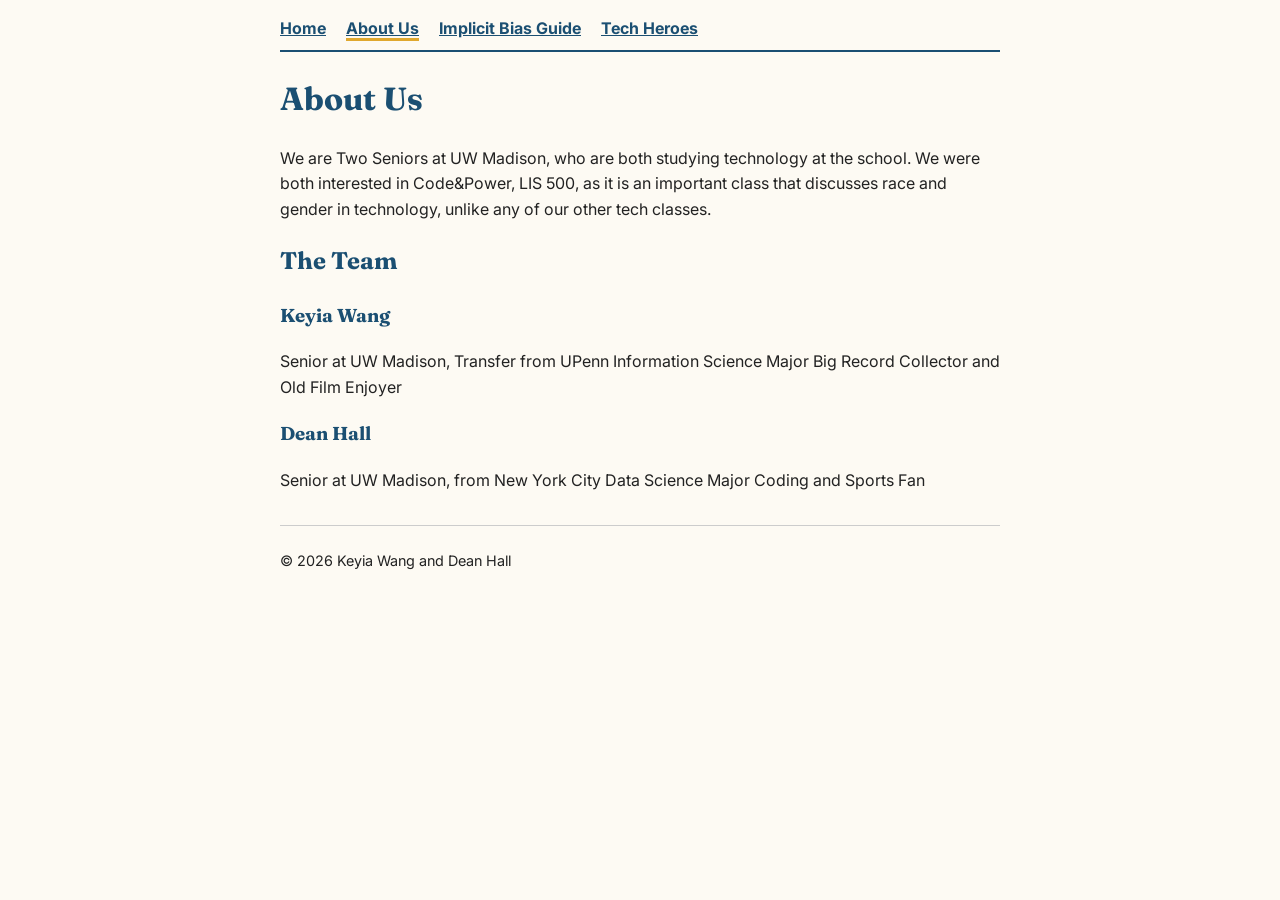
==== about.html @ 4fbad63d "Restore stylesheet link and update main tag Restored the stylesheet link in the head section and rem" ====
<!DOCTYPE html>
<html lang="en">
<head>
    <meta charset="UTF-8">
    <meta name="viewport" content="width=device-width, initial-scale=1.0">
    <title>About Us | Project 2</title>
    <link href="https://fonts.googleapis.com/css2?family=Fraunces:wght@600;700&family=Inter:wght@400;600&display=swap" rel="stylesheet">
    <link rel="stylesheet" href="stylepage.css">
    
    
    <!-- This is an about us page, which is based off of the videos that we created for our project 1.
         I tried to seperate the data into two parts. One that is a short piece about things that both of us
         have in common, and why we are taking the class. And a second part that is for each person indivually.
         I used the same head, navigation, and footer as every other page, so that it feels consistent to the other pages.
         In this page, I used h1 as the page title, and h2 +3 for the additional sections. DH
    -->

</head>

<body>
    <a class="skip-link" href="#main">Skip to main content</a>
    <nav aria-label="Main navigation">
        <a href="index.html">Home</a>
        <a href="about.html" aria-current="page">About Us</a>
        <a href="resources.html">Implicit Bias Guide</a>
        <a href="tech-heroes.html">Tech Heroes</a>
    </nav>

    <main>
        <h1>About Us</h1>

        <p>We are Two Seniors at UW Madison, who are both studying technology at the school.
            We were both interested in Code&Power, LIS 500, as it is an important class that discusses race and gender in technology, 
            unlike any of our other tech classes.</p>

        <h2>The Team</h2>

        <h3>Keyia Wang</h3>
        <p>Senior at UW Madison, Transfer from UPenn
            Information Science Major
            Big Record Collector and Old Film Enjoyer</p>

        <h3>Dean Hall</h3>
        <p>Senior at UW Madison, from New York City
            Data Science Major
            Coding and Sports Fan</p>
    </main>

    <footer>
        <p>&copy; 2026 Keyia Wang and Dean Hall</p>
    </footer>
</body>
</html>
---- stylepage.css ----
body {
    font-family: "Inter", Arial, sans-serif;
    max-width: 45rem;
    margin: 0 auto;
    padding: 1rem;
    line-height: 1.6;
    color: #222222;
    background: #fdfaf3;
}

h1, h2, h3 {
    color: #1b4f72;
    font-family: "Fraunces", Georgia, serif;
}

a {
    color: #1b4f72;
}

a:focus {
    outline: 3px solid #e0a82e;
}

nav {
    border-bottom: 2px solid #1b4f72;
    padding-bottom: 0.5rem;
    margin-bottom: 1rem;
}

nav a {
    margin-right: 1rem;
    font-weight: bold;
}

img {
    max-width: 100%;
    height: auto;
}

footer {
    border-top: 1px solid #cccccc;
    margin-top: 2rem;
    padding-top: 0.5rem;
    font-size: 0.9rem;
}
a:hover { background: #fdf0c8; color: #000000; }
   nav a:hover { border-bottom: 3px solid #e0a82e; }
   nav a[aria-current="page"] { border-bottom: 3px solid #e0a82e; }
   img { border-radius: 0.75rem; transition: transform 0.2s ease; }
   img:hover { transform: scale(1.03); }
   iframe { max-width: 100%; }

   .skip-link { position: absolute; left: 0.5rem; top: -3rem; background: #1b4f72; color: #ffffff; padding: 0.5rem 1rem; }
   .skip-link:focus { top: 0.5rem; }
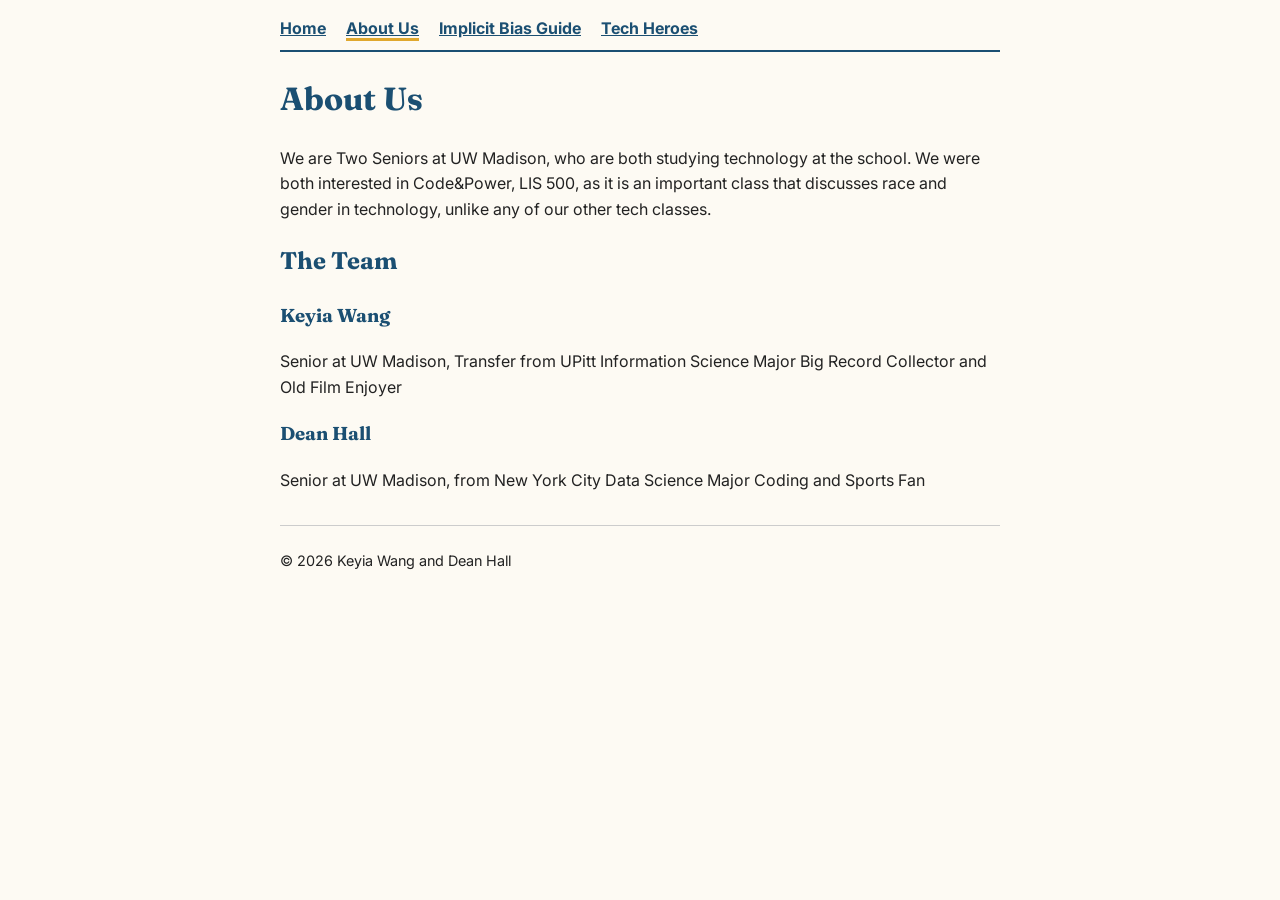
==== commit 267ff056: "Update university name for Keyia Wang" ====
--- a/about.html
+++ b/about.html
@@ -36,7 +36,7 @@
         <h2>The Team</h2>
 
         <h3>Keyia Wang</h3>
-        <p>Senior at UW Madison, Transfer from UPenn
+        <p>Senior at UW Madison, Transfer from UPitt
             Information Science Major
             Big Record Collector and Old Film Enjoyer</p>
 
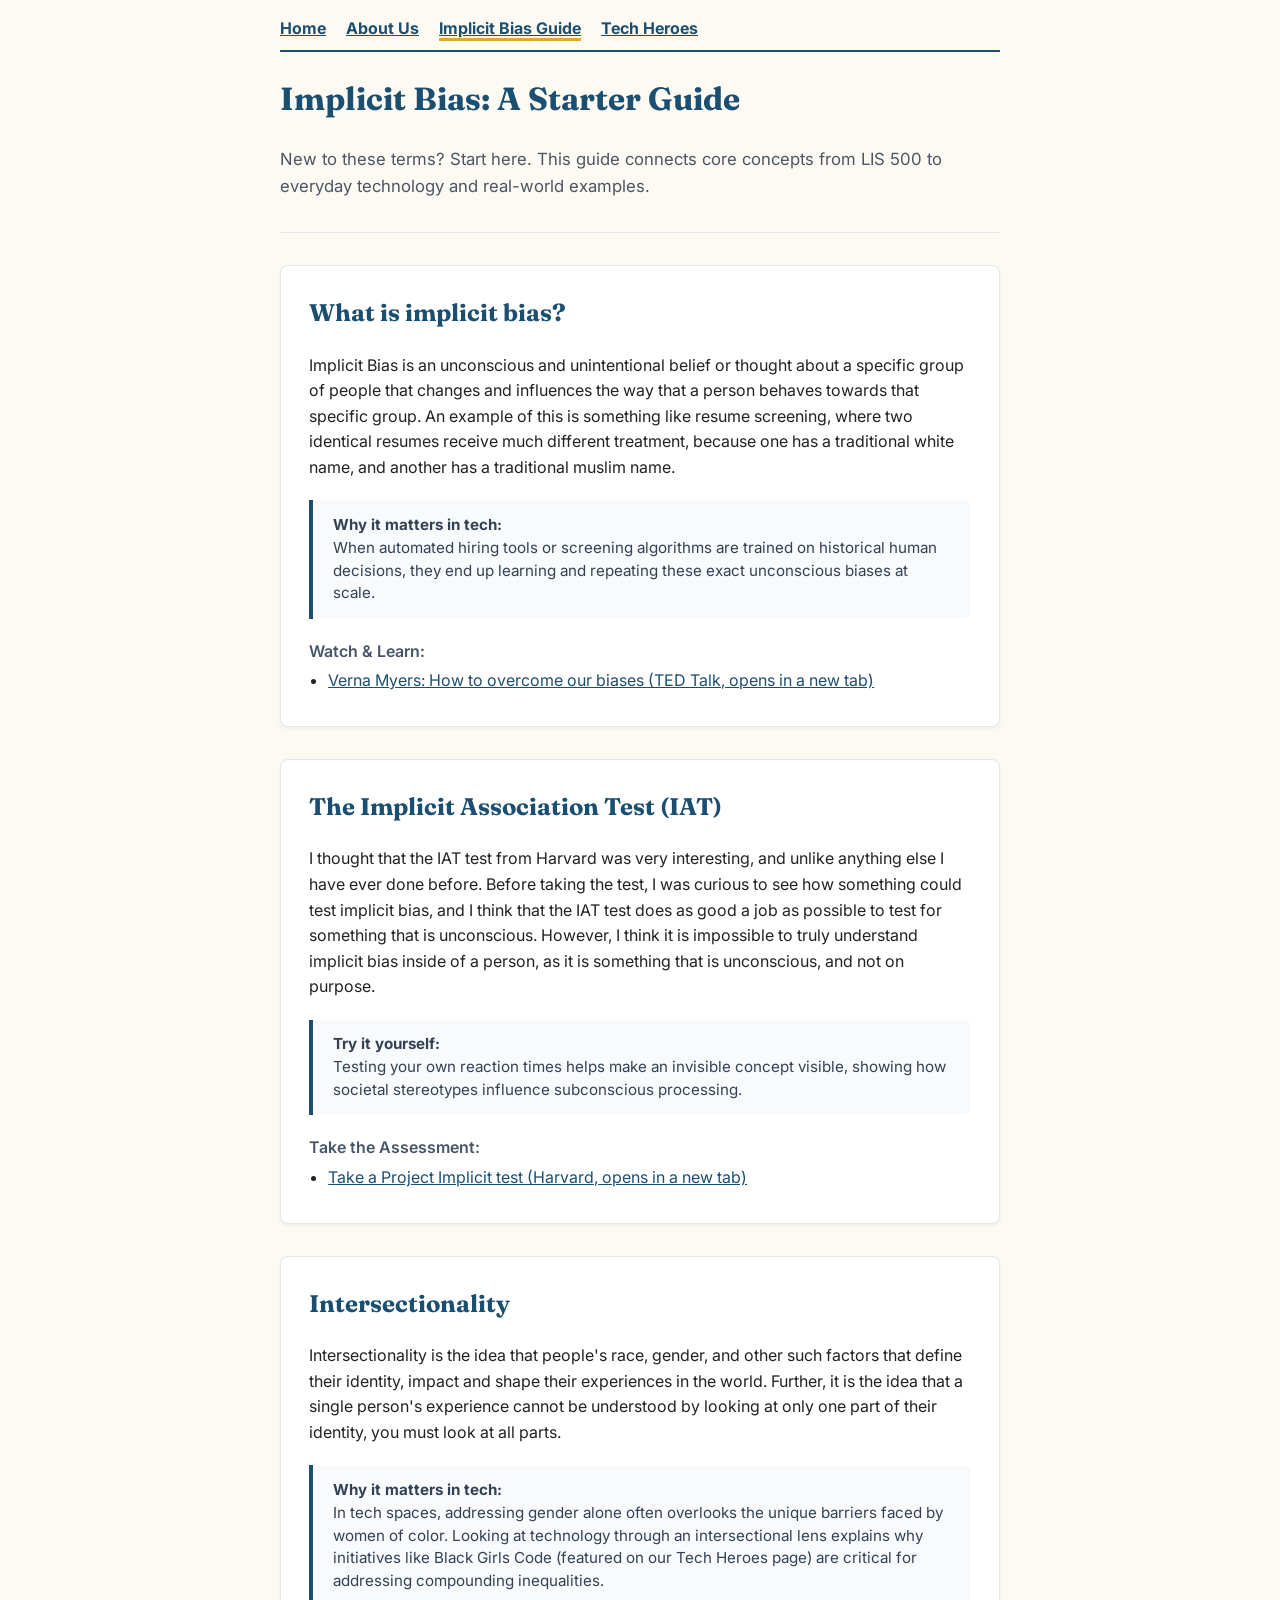
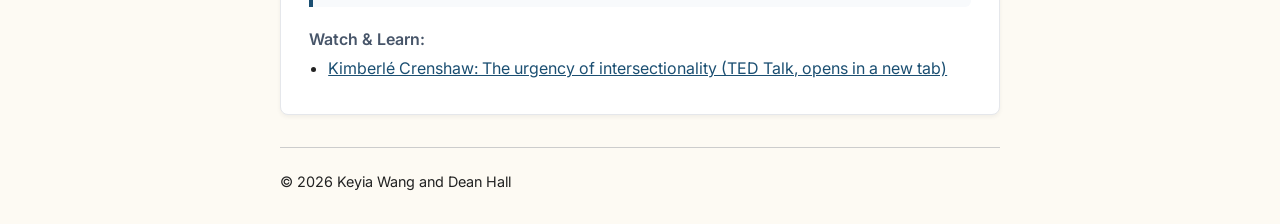
==== commit 5a8dd102: "initial iteration: Refine responsive cards accessibility, and unique resource content" ====
--- a/about.html
+++ b/about.html
@@ -3,51 +3,105 @@
 <head>
     <meta charset="UTF-8">
     <meta name="viewport" content="width=device-width, initial-scale=1.0">
-    <title>About Us | Project 2</title>
+    <title>Implicit Bias Guide | Project 2</title>
     <link href="https://fonts.googleapis.com/css2?family=Fraunces:wght@600;700&family=Inter:wght@400;600&display=swap" rel="stylesheet">
     <link rel="stylesheet" href="stylepage.css">
-    
-    
-    <!-- This is an about us page, which is based off of the videos that we created for our project 1.
-         I tried to seperate the data into two parts. One that is a short piece about things that both of us
-         have in common, and why we are taking the class. And a second part that is for each person indivually.
-         I used the same head, navigation, and footer as every other page, so that it feels consistent to the other pages.
-         In this page, I used h1 as the page title, and h2 +3 for the additional sections. DH
+
+    <!-- This page is our implicit bias page, written for first year college students, who are seeing these terms for the very first time.
+         Each of the three topics on this page get an H2 heading, and a short explanation, as well as a link towards a video that helps understand
+         the idea being defined. All external links open a new tab, and I wrote inside the link that this would happen, so it is not a suprise to the viewer.
+         The styling for this page comes from stylepage.css only.  DH
     -->
 
+    <!-- I reorganized the resources into structured cards with real tech context and reflection questions,
+         so the page offers genuine value instead of just repeating textbook definitions. KW -->
 </head>
 
 <body>
     <a class="skip-link" href="#main">Skip to main content</a>
     <nav aria-label="Main navigation">
         <a href="index.html">Home</a>
-        <a href="about.html" aria-current="page">About Us</a>
-        <a href="resources.html">Implicit Bias Guide</a>
+        <a href="about.html">About Us</a>
+        <a href="resources.html" aria-current="page">Implicit Bias Guide</a>
         <a href="tech-heroes.html">Tech Heroes</a>
     </nav>
 
-    <main>
-        <h1>About Us</h1>
+<!--The link did not work at first because the page was missing an element with the ID `main`. After adding it, keyboard users can now move directly to the main section. KW -->
+    <main id="main">
+        <header class="resource-hero">
+            <h1>Implicit Bias: A Starter Guide</h1>
+            <p class="guide-intro">New to these terms? Start here. This guide connects core concepts from LIS 500 to everyday technology and real-world examples.</p>
+        </header>
 
-        <p>We are Two Seniors at UW Madison, who are both studying technology at the school.
-            We were both interested in Code&Power, LIS 500, as it is an important class that discusses race and gender in technology, 
-            unlike any of our other tech classes.</p>
+        <!-- I wrapped each topic into its own card with discussion prompts to make the guide interactive and useful. KW -->
+        <div class="resource-container">
 
-        <h2>The Team</h2>
+            <!-- TOPIC 1: Implicit Bias -->
+            <article class="resource-card">
+                <h2>What is implicit bias?</h2>
+                <p>Implicit Bias is an unconscious and unintentional belief or thought about a specific group of people that
+                   changes and influences the way that a person behaves towards that specific group. An example of this is something like
+                   resume screening, where two identical resumes receive much different treatment, because one has a traditional white name, and
+                   another has a traditional muslim name.</p>
 
-        <h3>Keyia Wang</h3>
-        <p>Senior at UW Madison, Transfer from UPitt
-            Information Science Major
-            Big Record Collector and Old Film Enjoyer</p>
+                <div class="resource-takeaway">
+                    <p class="takeaway-title">Why it matters in tech:</p>
+                    <p>When automated hiring tools or screening algorithms are trained on historical human decisions, they end up learning and repeating these exact unconscious biases at scale.</p>
+                </div>
 
-        <h3>Dean Hall</h3>
-        <p>Senior at UW Madison, from New York City
-            Data Science Major
-            Coding and Sports Fan</p>
+                <div class="resource-links">
+                    <p class="links-title">Watch &amp; Learn:</p>
+                    <ul>
+                        <li><a href="https://www.ted.com/talks/verna_myers_how_to_overcome_our_biases_walk_boldly_toward_them" target="_blank" rel="noopener noreferrer">Verna Myers: How to overcome our biases (TED Talk, opens in a new tab)</a></li>
+                    </ul>
+                </div>
+            </article>
+
+            <!-- TOPIC 2: IAT Test -->
+            <article class="resource-card">
+                <h2>The Implicit Association Test (IAT)</h2>
+                <p>I thought that the IAT test from Harvard was very interesting, and unlike anything else I have ever done before. Before taking the
+                    test, I was curious to see how something could test implicit bias, and I think that the IAT test does as good a job as possible to
+                    test for something that is unconscious. However, I think it is impossible to truly understand implicit bias inside of a person, as it is something
+                    that is unconscious, and not on purpose.</p>
+
+                <div class="resource-takeaway">
+                    <p class="takeaway-title">Try it yourself:</p>
+                    <p>Testing your own reaction times helps make an invisible concept visible, showing how societal stereotypes influence subconscious processing.</p>
+                </div>
+
+                <div class="resource-links">
+                    <p class="links-title">Take the Assessment:</p>
+                    <ul>
+                        <li><a href="https://implicit.harvard.edu/implicit/takeatest.html" target="_blank" rel="noopener noreferrer">Take a Project Implicit test (Harvard, opens in a new tab)</a></li>
+                    </ul>
+                </div>
+            </article>
+
+            <!-- TOPIC 3: Intersectionality -->
+            <article class="resource-card">
+                <h2>Intersectionality</h2>
+                <p>Intersectionality is the idea that people's race, gender, and other such factors that define their identity, impact and shape their experiences in the world. Further, it is the idea that a single person's experience cannot be understood by looking at only one part of their identity, you must look at all parts.</p>
+
+                <!-- Connecting intersectionality directly to technology so it provides unique value beyond general definitions KW -->
+                <div class="resource-takeaway">
+                    <p class="takeaway-title">Why it matters in tech:</p>
+                    <p>In tech spaces, addressing gender alone often overlooks the unique barriers faced by women of color. Looking at technology through an intersectional lens explains why initiatives like Black Girls Code (featured on our Tech Heroes page) are critical for addressing compounding inequalities.</p>
+                </div>
+
+                <div class="resource-links">
+                    <p class="links-title">Watch &amp; Learn:</p>
+                    <ul>
+                        <li><a href="https://www.ted.com/talks/kimberle_crenshaw_the_urgency_of_intersectionality" target="_blank" rel="noopener noreferrer">Kimberlé Crenshaw: The urgency of intersectionality (TED Talk, opens in a new tab)</a></li>
+                    </ul>
+                </div>
+            </article>
+
+        </div>
     </main>
 
     <footer>
         <p>&copy; 2026 Keyia Wang and Dean Hall</p>
     </footer>
 </body>
-</html>
+</html>
--- a/stylepage.css
+++ b/stylepage.css
@@ -37,12 +37,14 @@
     height: auto;
 }
 
+/* The thin light gray line at the bottom of the page serves as a separator between the footer and the rest of the content. There is also a bit of extra space above the footer line. The text in the footer is displayed in a smaller font size than the rest of the content, since the copyright information is less important than the content above it. The page now looks more organized. KW */
 footer {
     border-top: 1px solid #cccccc;
     margin-top: 2rem;
     padding-top: 0.5rem;
     font-size: 0.9rem;
 }
+/* In hovering over a link, the background of the text changes to a light yellow color, and the text itself turns black. This highlights the link further so it’s more noticeable and clearly indicates that it can be clicked. It also serves a purpose by enabling users to know where on the page they are clicking. KW */
 a:hover { background: #fdf0c8; color: #000000; }
    nav a:hover { border-bottom: 3px solid #e0a82e; }
    nav a[aria-current="page"] { border-bottom: 3px solid #e0a82e; }
@@ -50,5 +52,263 @@
    img:hover { transform: scale(1.03); }
    iframe { max-width: 100%; }
 
-   .skip-link { position: absolute; left: 0.5rem; top: -3rem; background: #1b4f72; color: #ffffff; padding: 0.5rem 1rem; }
+  /* The skip link is hidden off-screen and appears when someone presses Tab, so keyboard users can skip the navigation and go directly to the main content. KW */
+.skip-link { position: absolute; left: 0.5rem; top: -3rem; background: #1b4f72; color: #ffffff; padding: 0.5rem 1rem; }
    .skip-link:focus { top: 0.5rem; }
+
+ /* Styled the team section into responsive cards instead of plain text blocks.
+   Added a simple 2-column grid and subtle shadow/hover effects.
+   Kept all of our original bio text intact. KW */
+
+.team-grid {
+    display: grid;
+    grid-template-columns: repeat(auto-fit, minmax(280px, 1fr));
+    gap: 1.5rem;
+    margin-top: 1.5rem;
+}
+
+.profile-card {
+    background: #ffffff;
+    border: 1px solid #e5e7eb;
+    border-radius: 8px;
+    padding: 1.5rem;
+    box-shadow: 0 2px 4px rgba(0, 0, 0, 0.05);
+    transition: transform 0.2s ease, box-shadow 0.2s ease;
+}
+
+.profile-card:hover {
+    transform: translateY(-3px);
+    box-shadow: 0 6px 12px rgba(0, 0, 0, 0.08);
+}
+
+.profile-header {
+    display: flex;
+    align-items: center;
+    gap: 0.85rem;
+    margin-bottom: 1rem;
+}
+
+.profile-header h3 {
+    margin: 0;
+    font-size: 1.3rem;
+}
+
+/* Initials badges for our profile headers */
+.avatar {
+    width: 44px;
+    height: 44px;
+    border-radius: 50%;
+    display: flex;
+    align-items: center;
+    justify-content: center;
+    font-family: 'Fraunces', serif;
+    font-weight: 700;
+    font-size: 1rem;
+    color: #ffffff;
+}
+
+.avatar-kw {
+    background-color: #1b4f72;
+}
+
+.avatar-dh {
+    background-color: #2e7d32;
+}
+
+.bio-text {
+    line-height: 1.6;
+    color: #374151;
+    margin: 0;
+}
+
+/* I added these styles for the home page header and cards so they fit the new grid. KW */
+.home-hero {
+    margin-bottom: 2rem;
+    padding-bottom: 1rem;
+    border-bottom: 1px solid #e5e7eb;
+}
+
+.welcome-text {
+    font-size: 1.1rem;
+    color: #4b5563;
+    line-height: 1.6;
+}
+
+.home-member-card {
+    padding: 1.25rem;
+}
+
+.home-member-card .profile-header {
+    margin-bottom: 0;
+}
+
+/* I made the card links block elements and removed default underline so the cards look clean and clickable. KW */
+.card-link {
+    text-decoration: none;
+    color: inherit;
+    display: block;
+}
+
+.card-link:focus-visible {
+    outline: 2px solid #1b4f72;
+    border-radius: 8px;
+}
+
+
+/* I styled the resource guide into distinct topic cards with highlight boxes for takeaways. KW */
+.resource-hero {
+    margin-bottom: 2rem;
+    padding-bottom: 1rem;
+    border-bottom: 1px solid #e5e7eb;
+}
+
+.guide-intro {
+    font-size: 1.05rem;
+    color: #4b5563;
+    line-height: 1.6;
+}
+
+.resource-container {
+    display: flex;
+    flex-direction: column;
+    gap: 2rem;
+}
+
+.resource-card {
+    background: #ffffff;
+    border: 1px solid #e5e7eb;
+    border-radius: 8px;
+    padding: 1.75rem;
+    box-shadow: 0 2px 4px rgba(0, 0, 0, 0.05);
+}
+
+.resource-card h2 {
+    margin-top: 0;
+    color: #1b4f72;
+}
+
+.resource-takeaway {
+    background: #f8fafc;
+    border-left: 4px solid #1b4f72;
+    padding: 0.85rem 1.25rem;
+    margin: 1.25rem 0;
+    border-radius: 0 6px 6px 0;
+}
+
+.takeaway-title {
+    font-weight: 700;
+    color: #0f172a;
+    margin-bottom: 0.25rem;
+}
+
+.resource-takeaway p {
+    margin: 0;
+    font-size: 0.95rem;
+    color: #334155;
+    line-height: 1.5;
+}
+
+.resource-links {
+    margin-top: 1rem;
+}
+
+.links-title {
+    font-weight: 600;
+    color: #475569;
+    margin-bottom: 0.25rem;
+}
+
+.resource-links ul {
+    margin: 0.25rem 0 0 1.2rem;
+    padding: 0;
+}
+
+.resource-links li {
+    margin-bottom: 0.25rem;
+}
+
+
+/* I styled the Tech Heroes page so the photo and bio sit side-by-side on desktop screens.
+   Also added rounded corners and subtle shadow to the hero card and image. KW */
+
+.hero-page-header {
+    margin-bottom: 2rem;
+    padding-bottom: 1rem;
+    border-bottom: 1px solid #e5e7eb;
+}
+
+.hero-feature-card {
+    background: #ffffff;
+    border: 1px solid #e5e7eb;
+    border-radius: 8px;
+    padding: 2rem;
+    box-shadow: 0 2px 4px rgba(0, 0, 0, 0.05);
+}
+
+.hero-feature-card h2 {
+    margin-top: 0;
+    color: #1b4f72;
+    font-size: 1.6rem;
+}
+
+.hero-content-wrapper {
+    display: flex;
+    flex-wrap: wrap;
+    gap: 2rem;
+    align-items: flex-start;
+    margin-top: 1.25rem;
+}
+
+.hero-figure {
+    margin: 0;
+    flex: 0 0 auto;
+    max-width: 100%;
+}
+
+.hero-image {
+    display: block;
+    border-radius: 8px;
+    box-shadow: 0 4px 6px rgba(0, 0, 0, 0.08);
+    max-width: 100%;
+    height: auto;
+}
+
+.hero-figure figcaption {
+    font-size: 0.85rem;
+    color: #6b7280;
+    margin-top: 0.5rem;
+    font-style: italic;
+}
+
+.hero-bio-text {
+    flex: 1 1 320px;
+}
+
+.hero-bio-text p {
+    margin: 0;
+    line-height: 1.7;
+    color: #374151;
+    font-size: 1rem;
+}
+
+.hero-links-box {
+    margin-top: 2rem;
+    padding-top: 1.5rem;
+    border-top: 1px solid #e5e7eb;
+}
+
+.hero-links-box h3 {
+    margin: 0 0 0.75rem 0;
+    font-size: 1.15rem;
+    color: #1f2937;
+}
+
+.hero-links-list {
+    margin: 0;
+    padding-left: 1.25rem;
+    line-height: 1.6;
+}
+
+.hero-links-list li {
+    margin-bottom: 0.4rem;
+}
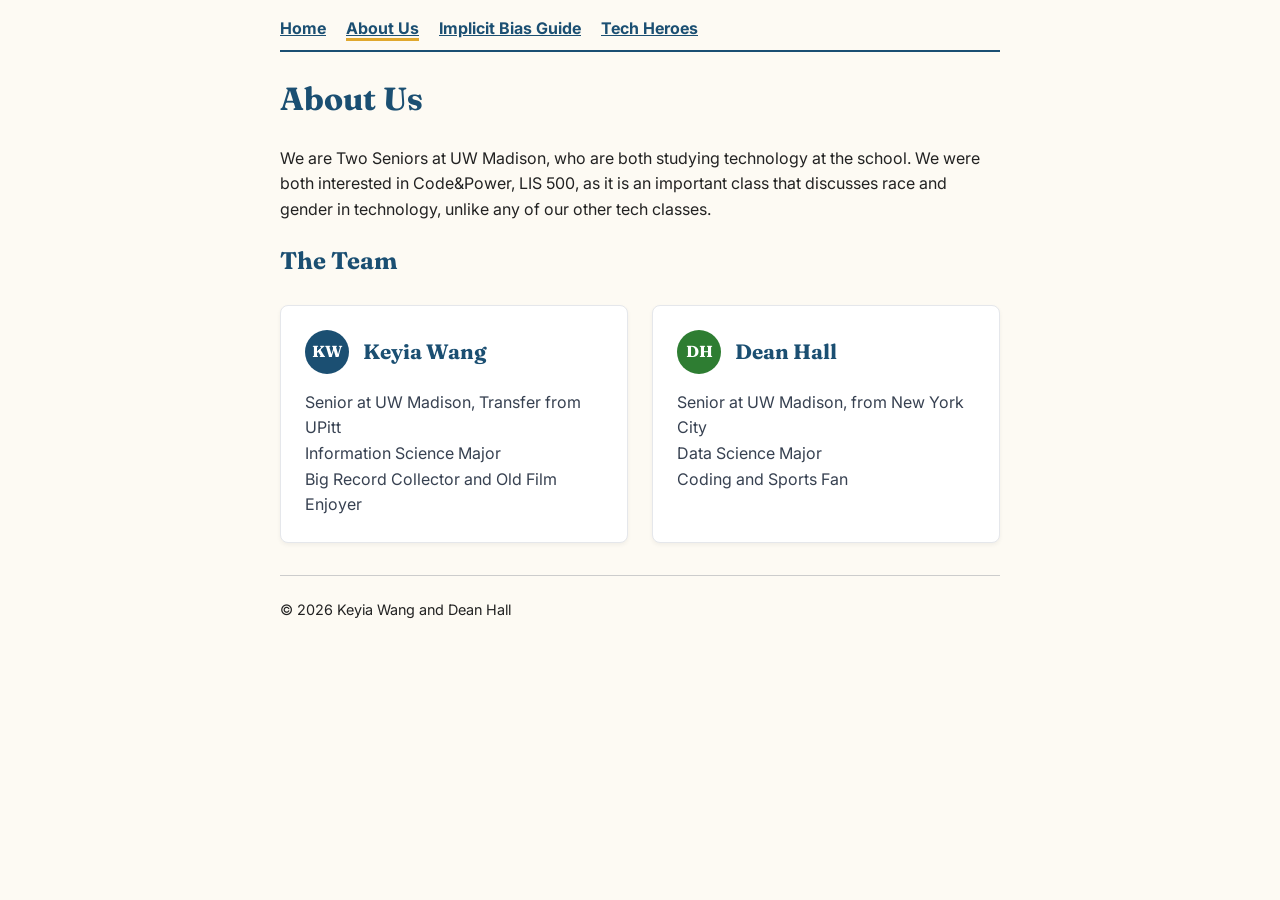
==== commit 2b181256: "the comment in page aboutus" ====
--- a/about.html
+++ b/about.html
@@ -3,100 +3,68 @@
 <head>
     <meta charset="UTF-8">
     <meta name="viewport" content="width=device-width, initial-scale=1.0">
-    <title>Implicit Bias Guide | Project 2</title>
+    <title>About Us | Project 2</title>
     <link href="https://fonts.googleapis.com/css2?family=Fraunces:wght@600;700&family=Inter:wght@400;600&display=swap" rel="stylesheet">
     <link rel="stylesheet" href="stylepage.css">
 
-    <!-- This page is our implicit bias page, written for first year college students, who are seeing these terms for the very first time.
-         Each of the three topics on this page get an H2 heading, and a short explanation, as well as a link towards a video that helps understand
-         the idea being defined. All external links open a new tab, and I wrote inside the link that this would happen, so it is not a suprise to the viewer.
-         The styling for this page comes from stylepage.css only.  DH
+    <!-- This is an about us page, which is based off of the videos that we created for our project 1.
+         I tried to seperate the data into two parts. One that is a short piece about things that both of us
+         have in common, and why we are taking the class. And a second part that is for each person indivually.
+         I used the same head, navigation, and footer as every other page, so that it feels consistent to the other pages.
+         In this page, I used h1 as the page title, and h2 +3 for the additional sections. DH
     -->
 
-    <!-- I reorganized the resources into structured cards with real tech context and reflection questions,
-         so the page offers genuine value instead of just repeating textbook definitions. KW -->
+    <!-- I updated this about us page to make our profiles look more organized for the final submission.
+         I kept the two parts that Dean set up, including the shared paragraph about our class and each of our original bios.
+         Instead of plain text blocks, I wrapped our bios into a two-column responsive card grid with avatar initials.
+         I kept the same head, navigation, and footer so it stays consistent with the rest of the site.
+         In this page, I kept h1 as the title, and used h2 and h3 along with article tags for the team cards. KW
+    -->
 </head>
 
 <body>
     <a class="skip-link" href="#main">Skip to main content</a>
     <nav aria-label="Main navigation">
         <a href="index.html">Home</a>
-        <a href="about.html">About Us</a>
-        <a href="resources.html" aria-current="page">Implicit Bias Guide</a>
+        <a href="about.html" aria-current="page">About Us</a>
+        <a href="resources.html">Implicit Bias Guide</a>
         <a href="tech-heroes.html">Tech Heroes</a>
     </nav>
 
-<!--The link did not work at first because the page was missing an element with the ID `main`. After adding it, keyboard users can now move directly to the main section. KW -->
+<!-- The skip link wasn’t working before because there was no `main` ID. I added it, and now keyboard users can skip straight to the main content. KW -->
     <main id="main">
-        <header class="resource-hero">
-            <h1>Implicit Bias: A Starter Guide</h1>
-            <p class="guide-intro">New to these terms? Start here. This guide connects core concepts from LIS 500 to everyday technology and real-world examples.</p>
-        </header>
+        <h1>About Us</h1>
 
-        <!-- I wrapped each topic into its own card with discussion prompts to make the guide interactive and useful. KW -->
-        <div class="resource-container">
+        <p>We are Two Seniors at UW Madison, who are both studying technology at the school.
+            We were both interested in Code&amp;Power, LIS 500, as it is an important class that discusses race and gender in technology, 
+            unlike any of our other tech classes.</p>
 
-            <!-- TOPIC 1: Implicit Bias -->
-            <article class="resource-card">
-                <h2>What is implicit bias?</h2>
-                <p>Implicit Bias is an unconscious and unintentional belief or thought about a specific group of people that
-                   changes and influences the way that a person behaves towards that specific group. An example of this is something like
-                   resume screening, where two identical resumes receive much different treatment, because one has a traditional white name, and
-                   another has a traditional muslim name.</p>
+        <h2>The Team</h2>
 
-                <div class="resource-takeaway">
-                    <p class="takeaway-title">Why it matters in tech:</p>
-                    <p>When automated hiring tools or screening algorithms are trained on historical human decisions, they end up learning and repeating these exact unconscious biases at scale.</p>
+        <div class="team-grid">
+            <article class="profile-card">
+                <div class="profile-header">
+                    <div class="avatar avatar-kw" aria-hidden="true">KW</div>
+                    <h3>Keyia Wang</h3>
                 </div>
-
-                <div class="resource-links">
-                    <p class="links-title">Watch &amp; Learn:</p>
-                    <ul>
-                        <li><a href="https://www.ted.com/talks/verna_myers_how_to_overcome_our_biases_walk_boldly_toward_them" target="_blank" rel="noopener noreferrer">Verna Myers: How to overcome our biases (TED Talk, opens in a new tab)</a></li>
-                    </ul>
-                </div>
+                <p class="bio-text">
+                    Senior at UW Madison, Transfer from UPitt<br>
+                    Information Science Major<br>
+                    Big Record Collector and Old Film Enjoyer
+                </p>
             </article>
 
-            <!-- TOPIC 2: IAT Test -->
-            <article class="resource-card">
-                <h2>The Implicit Association Test (IAT)</h2>
-                <p>I thought that the IAT test from Harvard was very interesting, and unlike anything else I have ever done before. Before taking the
-                    test, I was curious to see how something could test implicit bias, and I think that the IAT test does as good a job as possible to
-                    test for something that is unconscious. However, I think it is impossible to truly understand implicit bias inside of a person, as it is something
-                    that is unconscious, and not on purpose.</p>
-
-                <div class="resource-takeaway">
-                    <p class="takeaway-title">Try it yourself:</p>
-                    <p>Testing your own reaction times helps make an invisible concept visible, showing how societal stereotypes influence subconscious processing.</p>
+            <article class="profile-card">
+                <div class="profile-header">
+                    <div class="avatar avatar-dh" aria-hidden="true">DH</div>
+                    <h3>Dean Hall</h3>
                 </div>
-
-                <div class="resource-links">
-                    <p class="links-title">Take the Assessment:</p>
-                    <ul>
-                        <li><a href="https://implicit.harvard.edu/implicit/takeatest.html" target="_blank" rel="noopener noreferrer">Take a Project Implicit test (Harvard, opens in a new tab)</a></li>
-                    </ul>
-                </div>
+                <p class="bio-text">
+                    Senior at UW Madison, from New York City<br>
+                    Data Science Major<br>
+                    Coding and Sports Fan
+                </p>
             </article>
-
-            <!-- TOPIC 3: Intersectionality -->
-            <article class="resource-card">
-                <h2>Intersectionality</h2>
-                <p>Intersectionality is the idea that people's race, gender, and other such factors that define their identity, impact and shape their experiences in the world. Further, it is the idea that a single person's experience cannot be understood by looking at only one part of their identity, you must look at all parts.</p>
-
-                <!-- Connecting intersectionality directly to technology so it provides unique value beyond general definitions KW -->
-                <div class="resource-takeaway">
-                    <p class="takeaway-title">Why it matters in tech:</p>
-                    <p>In tech spaces, addressing gender alone often overlooks the unique barriers faced by women of color. Looking at technology through an intersectional lens explains why initiatives like Black Girls Code (featured on our Tech Heroes page) are critical for addressing compounding inequalities.</p>
-                </div>
-
-                <div class="resource-links">
-                    <p class="links-title">Watch &amp; Learn:</p>
-                    <ul>
-                        <li><a href="https://www.ted.com/talks/kimberle_crenshaw_the_urgency_of_intersectionality" target="_blank" rel="noopener noreferrer">Kimberlé Crenshaw: The urgency of intersectionality (TED Talk, opens in a new tab)</a></li>
-                    </ul>
-                </div>
-            </article>
-
         </div>
     </main>
 
@@ -104,4 +72,4 @@
         <p>&copy; 2026 Keyia Wang and Dean Hall</p>
     </footer>
 </body>
-</html>+</html>
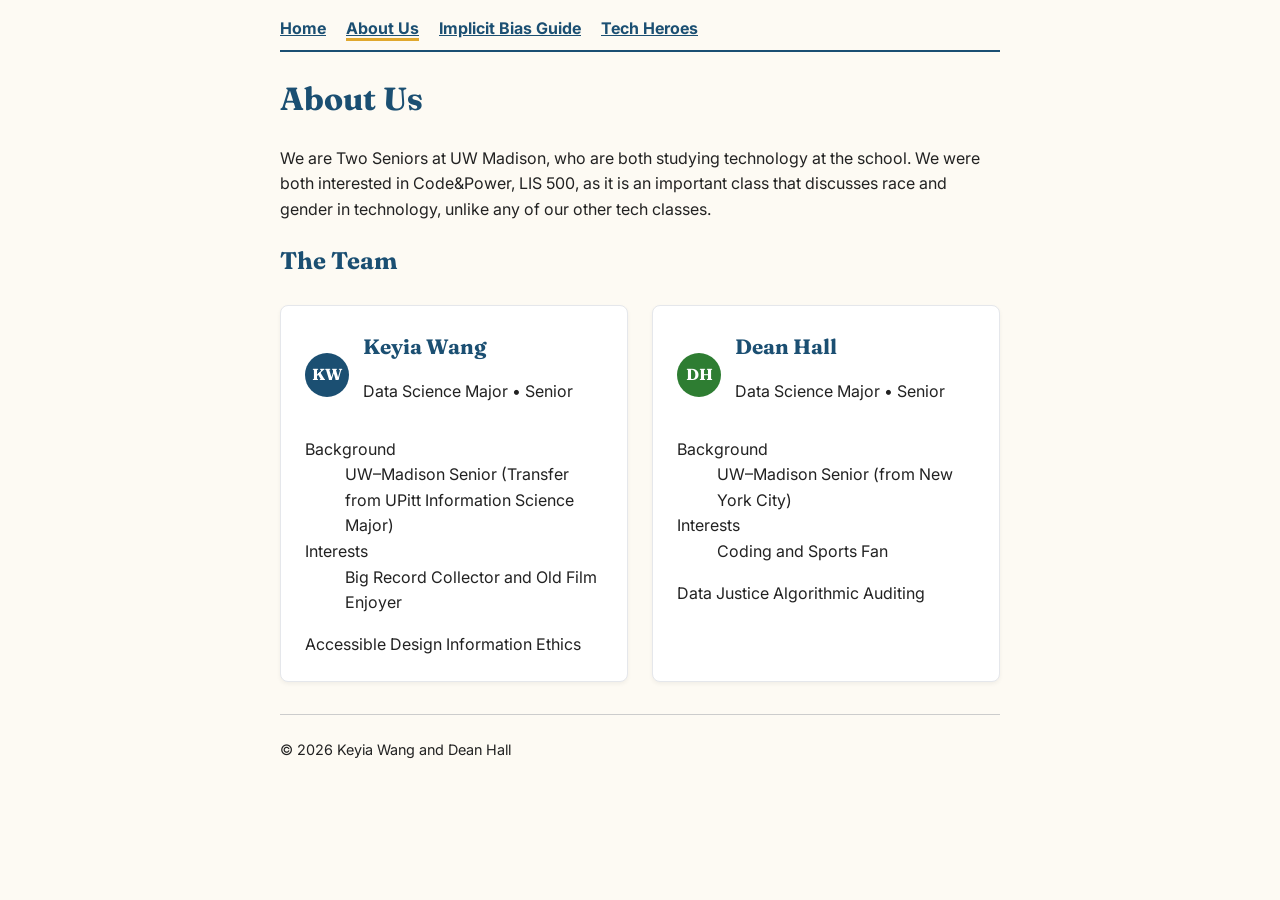
==== commit 2a287616: "detaails in page aboutus" ====
--- a/about.html
+++ b/about.html
@@ -42,30 +42,48 @@
         <h2>The Team</h2>
 
         <div class="team-grid">
-            <article class="profile-card">
-                <div class="profile-header">
-                    <div class="avatar avatar-kw" aria-hidden="true">KW</div>
-                    <h3>Keyia Wang</h3>
-                </div>
-                <p class="bio-text">
-                    Senior at UW Madison, Transfer from UPitt<br>
-                    Information Science Major<br>
-                    Big Record Collector and Old Film Enjoyer
-                </p>
-            </article>
+            <!--This is Keyia Wang's Profile Card (KW) -->
+                <article class="profile-card" aria-labelledby="member-kw">
+                    <div class="profile-header">
+                        <div class="avatar avatar-kw" aria-hidden="true">KW</div>
+                        <div>
+                            <h3 id="member-kw">Keyia Wang</h3>
+                            <p class="member-role">Data Science Major &bull; Senior</p>
+                        </div>
+                    </div>
+                    <dl class="profile-meta">
+                        <dt>Background</dt>
+                        <dd>UW&ndash;Madison Senior (Transfer from UPitt Information Science Major)</dd>
+                        <dt>Interests</dt>
+                        <dd>Big Record Collector and Old Film Enjoyer</dd>
+                    </dl>
+                    <div class="badge-group" aria-label="Keyia's focal areas">
+                        <span class="badge">Accessible Design</span>
+                        <span class="badge">Information Ethics</span>
+                    </div>
+                </article>
 
-            <article class="profile-card">
-                <div class="profile-header">
-                    <div class="avatar avatar-dh" aria-hidden="true">DH</div>
-                    <h3>Dean Hall</h3>
-                </div>
-                <p class="bio-text">
-                    Senior at UW Madison, from New York City<br>
-                    Data Science Major<br>
-                    Coding and Sports Fan
-                </p>
-            </article>
-        </div>
+                <!--This is Dean Hall's Profile Card (KW)-->
+                <article class="profile-card" aria-labelledby="member-dh">
+                    <div class="profile-header">
+                        <div class="avatar avatar-dh" aria-hidden="true">DH</div>
+                        <div>
+                            <h3 id="member-dh">Dean Hall</h3>
+                            <p class="member-role">Data Science Major &bull; Senior</p>
+                        </div>
+                    </div>
+                    <dl class="profile-meta">
+                        <dt>Background</dt>
+                        <dd>UW&ndash;Madison Senior (from New York City)</dd>
+                        <dt>Interests</dt>
+                        <dd>Coding and Sports Fan</dd>
+                    </dl>
+                    <div class="badge-group" aria-label="Dean's focal areas">
+                        <span class="badge">Data Justice</span>
+                        <span class="badge">Algorithmic Auditing</span>
+                    </div>
+                </article>
+            </div>
     </main>
 
     <footer>
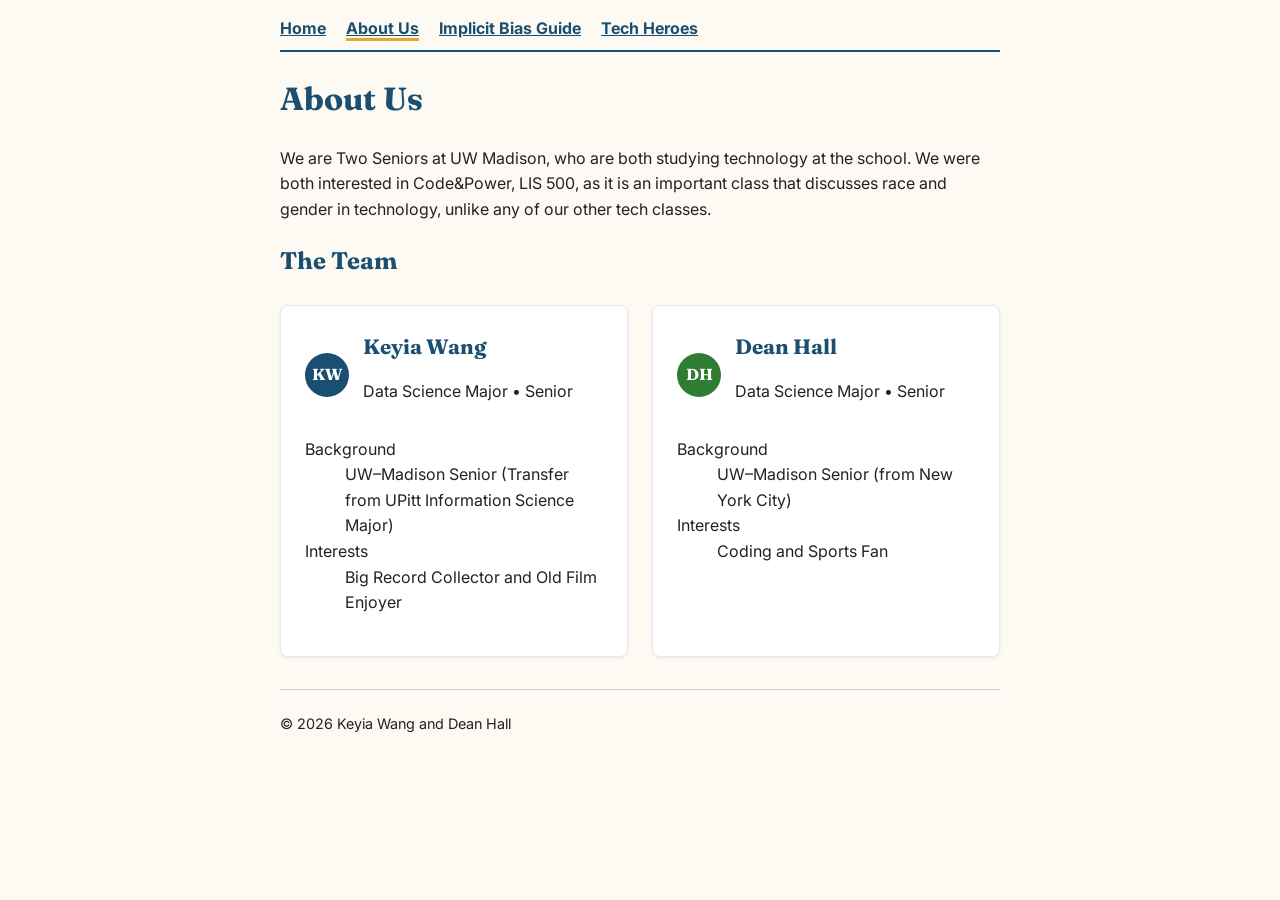
==== commit 26a9d5a5: "details change" ====
--- a/about.html
+++ b/about.html
@@ -57,10 +57,6 @@
                         <dt>Interests</dt>
                         <dd>Big Record Collector and Old Film Enjoyer</dd>
                     </dl>
-                    <div class="badge-group" aria-label="Keyia's focal areas">
-                        <span class="badge">Accessible Design</span>
-                        <span class="badge">Information Ethics</span>
-                    </div>
                 </article>
 
                 <!--This is Dean Hall's Profile Card (KW)-->
@@ -78,10 +74,6 @@
                         <dt>Interests</dt>
                         <dd>Coding and Sports Fan</dd>
                     </dl>
-                    <div class="badge-group" aria-label="Dean's focal areas">
-                        <span class="badge">Data Justice</span>
-                        <span class="badge">Algorithmic Auditing</span>
-                    </div>
                 </article>
             </div>
     </main>
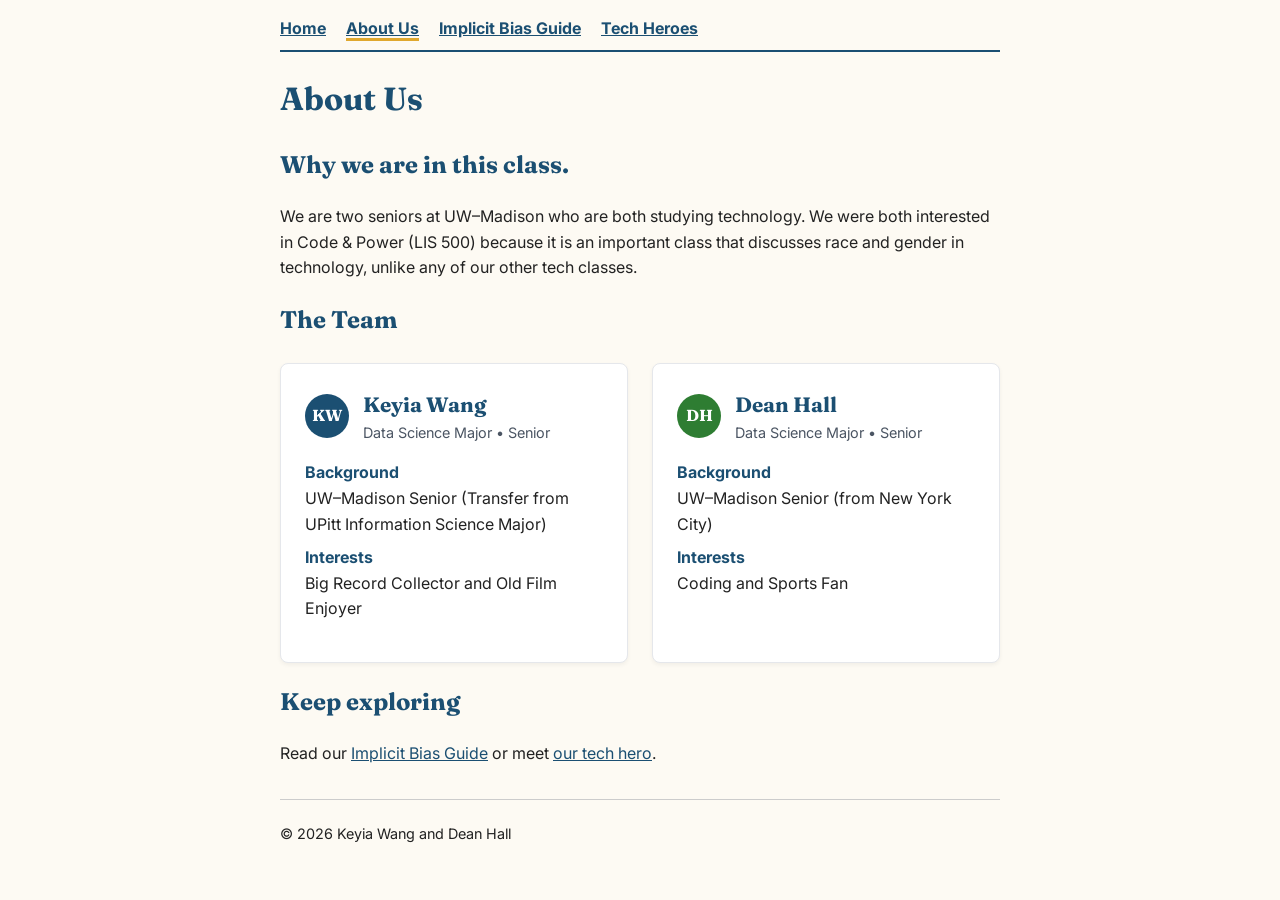
==== commit 31d0e4e9: "Final edits to about page Updated the introduction paragraph for clarity and added a 'Keep exploring" ====
--- a/about.html
+++ b/about.html
@@ -35,9 +35,11 @@
     <main id="main">
         <h1>About Us</h1>
 
-        <p>We are Two Seniors at UW Madison, who are both studying technology at the school.
-            We were both interested in Code&amp;Power, LIS 500, as it is an important class that discusses race and gender in technology, 
-            unlike any of our other tech classes.</p>
+        <!-- Fixed the types, style, and heading of this intro paragraph DH -->
+        <h2>Why we are in this class.</h2>
+        <p>We are two seniors at UW&ndash;Madison who are both studying technology.
+           We were both interested in Code &amp; Power (LIS 500) because it is an important class that discusses race and gender in technology,
+           unlike any of our other tech classes.</p>
 
         <h2>The Team</h2>
 
@@ -76,6 +78,11 @@
                     </dl>
                 </article>
             </div>
+
+            <!-- Added a keep exploring option, to make it easier for visitors to go to a different page. DH -->
+            <h2>Keep exploring</h2>
+            <p>Read our <a href="resources.html">Implicit Bias Guide</a> or meet <a href="tech-heroes.html">our tech hero</a>.</p>
+
     </main>
 
     <footer>
--- a/stylepage.css
+++ b/stylepage.css
@@ -93,7 +93,7 @@
     font-size: 1.3rem;
 }
 
-/* Initials badges for our profile headers */
+/* Initials badges for our profile headers DH */
 .avatar {
     width: 44px;
     height: 44px;
@@ -284,11 +284,16 @@
     flex: 1 1 320px;
 }
 
+/* The hero bio is several paragraphs, so each one gets space below it. DH */
 .hero-bio-text p {
-    margin: 0;
+    margin: 0 0 1rem;
     line-height: 1.7;
     color: #374151;
     font-size: 1rem;
+}
+
+.hero-bio-text p:last-child {
+    margin-bottom: 0;
 }
 
 .hero-links-box {
@@ -311,4 +316,95 @@
 
 .hero-links-list li {
     margin-bottom: 0.4rem;
-}+}
+
+/* FINAL STYLE EDIT
+   These new final style rule edits help support the entire page, and make
+   the page look and run better. DH */
+
+/* Re-does the main page link on the Home page. DH */
+.button {
+    display: inline-block;
+    background: #1b4f72;
+    color: #ffffff;
+    padding: 0.75rem 1.5rem;
+    border-radius: 8px;
+    text-decoration: none;
+    font-weight: 600;
+}
+
+.button:hover {
+    background: #0f3550;
+    color: #ffffff;
+}
+
+/* Adds three previews on the home page. DH */
+.explore-grid {
+    display: grid;
+    gap: 1rem;
+    margin-top: 1rem;
+}
+
+.card-desc {
+    margin: 0.5rem 0 0;
+    color: #4b5563;
+    font-size: 0.95rem;
+}
+
+.card-cta {
+    margin: 0.75rem 0 0;
+    font-weight: 600;
+    color: #1b4f72;
+}
+
+/* Changes the yellow highlighter */
+.card-link:hover {
+    background: transparent;
+    color: inherit;
+}
+
+/* Changes the tech hero photo, to allow the photo to be beside text. DH */
+.featured-hero {
+    display: flex;
+    flex-wrap: nowrap;
+    align-items: center;
+    gap: 1.25rem;
+}
+
+.featured-hero img {
+    width: 140px;
+    flex-shrink: 0;
+}
+
+.featured-hero p {
+    flex: 1;
+    min-width: 0;
+    margin: 0;
+}
+
+/* Key terms put at top of resource guide DH */
+.key-terms dt {
+    font-weight: 700;
+    color: #1b4f72;
+}
+
+.key-terms dd {
+    margin: 0 0 0.75rem 0;
+}
+
+/* New styles for profiles on the About Us page. DH */
+.member-role {
+    margin: 0;
+    font-size: 0.9rem;
+    color: #4b5563;
+}
+
+.profile-meta dt {
+    font-weight: 700;
+    color: #1b4f72;
+    margin-top: 0.5rem;
+}
+
+.profile-meta dd {
+    margin: 0;
+}
